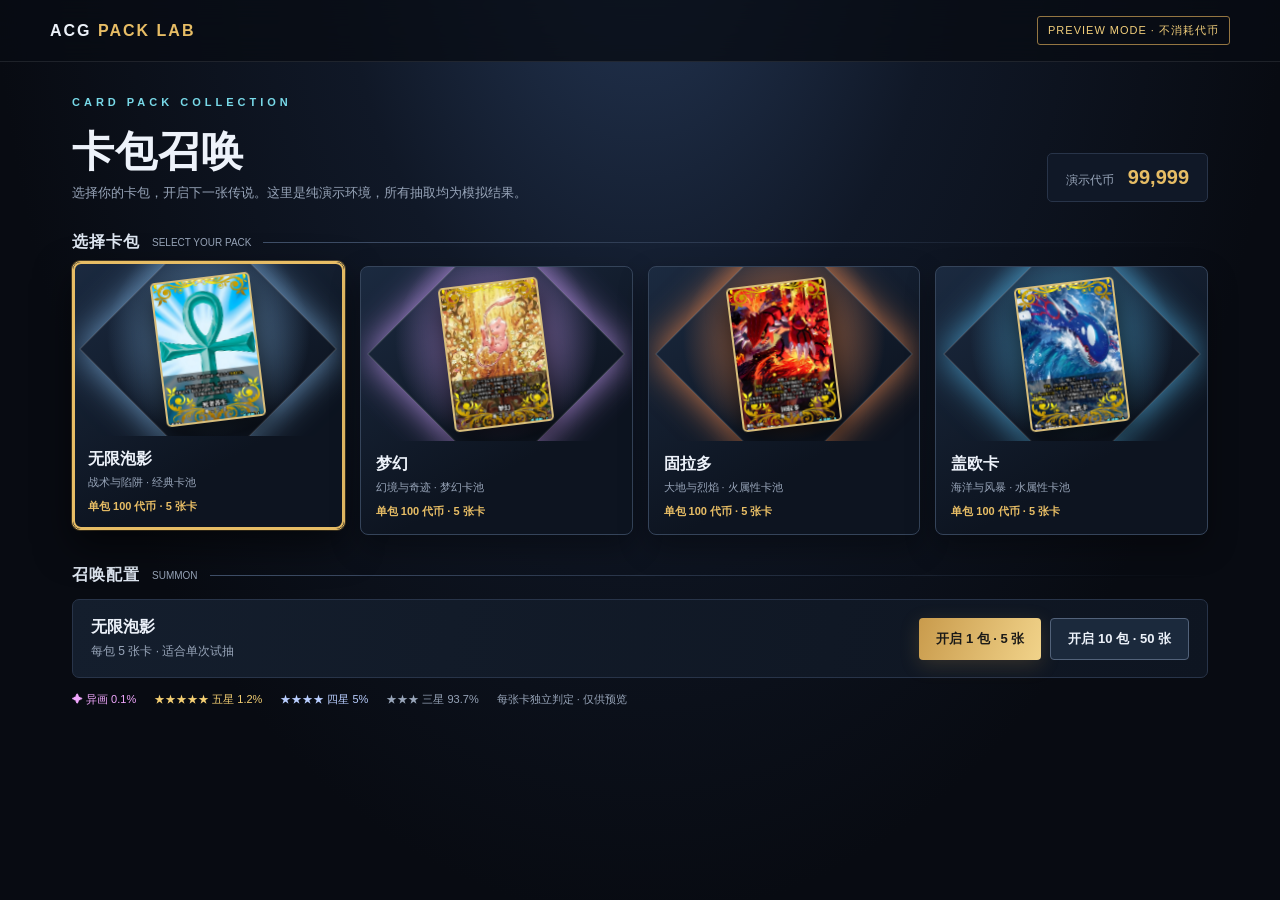
==== draw-preview.html @ fe3b7fc6 "Add interactive Yu-Gi-Oh Master Duel style pack opening preview" ====
<!doctype html>
<html lang="zh-CN">
<head>
<meta charset="utf-8">
<meta name="viewport" content="width=device-width,initial-scale=1">
<title>ACG 卡包实验室 · 开包预览</title>
<style>
:root{color-scheme:dark;--bg:#080b12;--panel:#111827;--line:#283449;--gold:#e7bd65;--muted:#98a5b9;--cyan:#78d9e8}
*{box-sizing:border-box}body{margin:0;background:radial-gradient(ellipse at 50% -15%,#263958 0,#101827 34%,#080b12 72%);color:#edf2fa;font-family:Inter,"Microsoft YaHei",sans-serif;min-height:100vh}
button{font:inherit;cursor:pointer;color:inherit}.top{height:62px;border-bottom:1px solid #ffffff18;background:#080c14c9;display:flex;align-items:center;justify-content:space-between;padding:0 max(20px,calc((100vw - 1180px)/2));position:sticky;top:0;z-index:5;backdrop-filter:blur(14px)}.brand{font-weight:900;letter-spacing:2px}.brand b{color:var(--gold)}.demo{font-size:11px;color:#f1ce7b;border:1px solid #947642;padding:6px 10px;border-radius:3px;letter-spacing:1px}
main{max-width:1180px;margin:auto;padding:34px 22px 70px}.eyebrow{font-size:11px;letter-spacing:4px;color:var(--cyan);font-weight:800}.heading{display:flex;justify-content:space-between;align-items:end;gap:20px;margin:8px 0 25px}.heading h1{font-size:clamp(27px,4vw,42px);margin:8px 0 4px;letter-spacing:1px}.heading p{margin:0;color:var(--muted);font-size:13px}.balance{border:1px solid var(--line);background:#101827;padding:12px 18px;border-radius:5px;color:var(--muted);font-size:12px;white-space:nowrap}.balance strong{color:var(--gold);font-size:20px;margin-left:10px}
.pack-grid{display:grid;grid-template-columns:repeat(4,minmax(0,1fr));gap:15px}.pack{position:relative;min-height:260px;border:1px solid #35445a;background:linear-gradient(150deg,#1b2a40,#0d1420 68%);border-radius:8px;overflow:hidden;cursor:pointer;transition:.25s;box-shadow:0 12px 30px #0005}.pack:hover,.pack.selected{transform:translateY(-5px);border-color:var(--gold);box-shadow:0 16px 36px #0008,0 0 0 1px #d5a84c55}.pack.selected:after{content:"";position:absolute;inset:0;border:2px solid var(--gold);border-radius:8px;pointer-events:none}.pack-art{height:174px;display:flex;align-items:center;justify-content:center;position:relative;overflow:hidden;background:radial-gradient(circle at 50% 42%,var(--glow),transparent 60%)}.pack-art:before{content:"";position:absolute;width:180px;height:180px;border:1px solid #ffffff30;transform:rotate(45deg);box-shadow:0 0 35px var(--glow)}.pack-art img{height:145px;width:100px;object-fit:cover;position:relative;z-index:1;transform:rotate(-7deg);filter:drop-shadow(0 12px 12px #000b);border:2px solid #d7bd7b;border-radius:5px}.pack-art .sigil{position:absolute;font-size:70px;opacity:.13;font-weight:900}.pack-info{padding:13px 15px 15px}.pack-info h3{margin:0 0 5px;font-size:16px}.pack-info p{margin:0;color:var(--muted);font-size:11px}.pack-info .price{color:var(--gold);margin-top:9px;font-weight:700}.section{display:flex;align-items:center;gap:12px;margin:30px 0 13px;color:#dfe7f2;font-weight:800;letter-spacing:1px}.section:after{content:"";height:1px;background:linear-gradient(90deg,#40506a,transparent);flex:1}
.control-panel{display:flex;justify-content:space-between;align-items:center;gap:16px;flex-wrap:wrap;padding:17px 18px;background:linear-gradient(100deg,#141e2d,#0e1521);border:1px solid var(--line);border-radius:7px}.selected-name{font-weight:800}.selected-meta{color:var(--muted);font-size:12px;margin-top:5px}.actions{display:flex;gap:9px;flex-wrap:wrap}.btn{border:1px solid #52627a;background:#1b293c;padding:11px 17px;border-radius:4px;font-weight:800;font-size:13px;transition:.2s}.btn:hover{border-color:var(--cyan);background:#243b50}.btn.primary{background:linear-gradient(110deg,#c99b4c,#f1d38a);color:#1b1a18;border:0;box-shadow:0 5px 20px #c99b4c33}.btn.primary:hover{filter:brightness(1.12)}.btn:disabled{opacity:.4;cursor:not-allowed}
.rates{display:flex;gap:18px;flex-wrap:wrap;color:var(--muted);font-size:11px;margin-top:14px}.rates b{color:#e8edf5}.rates .r5{color:#f4cf73}.rates .alt{color:#f2a8ff}
#stage{margin-top:28px;display:none;border:1px solid #35445a;border-radius:8px;background:radial-gradient(ellipse at 50% 0%,#293a56,#0c1320 65%);padding:22px;min-height:280px;overflow:hidden}#stage.show{display:block;animation:stageIn .4s ease}@keyframes stageIn{from{opacity:0;transform:translateY(12px)}to{opacity:1;transform:none}}.stage-head{display:flex;justify-content:space-between;align-items:center;gap:10px;margin-bottom:18px}.stage-head h2{font-size:18px;margin:0}.stage-head span{font-size:11px;color:var(--muted)}
.card-grid{display:grid;grid-template-columns:repeat(5,minmax(0,1fr));gap:13px}.result-card{perspective:900px;min-width:0;cursor:pointer;animation:rise .55s both;animation-delay:calc(var(--i)*25ms)}@keyframes rise{from{opacity:0;transform:translateY(25px) scale(.94)}to{opacity:1;transform:none}}.card-inner{position:relative;width:100%;aspect-ratio:2/2.9;transform-style:preserve-3d;transition:transform .75s cubic-bezier(.2,.75,.2,1)}.result-card.revealed .card-inner{transform:rotateY(180deg)}.face{position:absolute;inset:0;backface-visibility:hidden;border-radius:6px;overflow:hidden;border:1px solid #53647c;box-shadow:0 8px 16px #0008}.back{background:repeating-linear-gradient(135deg,#172941 0 7px,#203854 7px 14px);display:grid;place-items:center}.back:before{content:"";position:absolute;inset:9px;border:1px solid #b7a06a;border-radius:3px}.back:after{content:"ACG";font-weight:1000;font-size:clamp(16px,3vw,30px);letter-spacing:4px;color:#d7bd7b;text-shadow:0 2px 10px #000}.front{transform:rotateY(180deg);background:#101725}.front img{width:100%;height:100%;object-fit:cover;display:block}.front .card-label{position:absolute;left:0;right:0;bottom:0;padding:20px 5px 6px;text-align:center;font-size:clamp(9px,1.1vw,12px);font-weight:900;background:linear-gradient(transparent,#060a12eF)}.result-card.rarity-5 .front{border:2px solid #e6c46d;box-shadow:0 0 20px #e7bd6580}.result-card.rarity-4 .front{border:2px solid #a9c4ff;box-shadow:0 0 14px #83a9ff66}.result-card.alt .front{border:2px solid #e6a1ff;box-shadow:0 0 28px #e6a1ff99}.result-card.alt .front:after{content:"✦ 异画 ✦";position:absolute;top:7px;left:0;right:0;text-align:center;background:#6c347d;color:white;font-size:10px;padding:4px;letter-spacing:2px}.result-card.rarity-5:not(.alt) .front:after{content:"★★★★★";position:absolute;top:7px;left:0;right:0;text-align:center;color:#ffe59b;text-shadow:0 0 8px #e3a72a}.result-card.rarity-4 .front:after{content:"★★★★";position:absolute;top:7px;left:0;right:0;text-align:center;color:#d8e3ff}.card-name{font-size:11px;text-align:center;margin-top:7px;color:#e7edf8;white-space:nowrap;overflow:hidden;text-overflow:ellipsis}.result-card:not(.revealed) .card-name{color:#718098}
.reveal-controls{display:flex;justify-content:center;gap:10px;flex-wrap:wrap;margin:20px 0 4px}.summary{color:var(--muted);text-align:center;font-size:12px;margin-top:13px}.summary strong{color:var(--gold)}.toast{position:fixed;left:50%;bottom:22px;transform:translateX(-50%);background:#172437;border:1px solid #8d7548;padding:11px 17px;border-radius:5px;box-shadow:0 10px 30px #0009;z-index:8;font-size:12px;opacity:0;pointer-events:none;transition:.25s}.toast.show{opacity:1}
@media(max-width:850px){.pack-grid{grid-template-columns:repeat(2,minmax(0,1fr))}.card-grid{grid-template-columns:repeat(5,minmax(0,1fr));gap:7px}}@media(max-width:540px){main{padding:23px 13px 45px}.heading{align-items:start;flex-direction:column}.balance{align-self:stretch}.pack{min-height:220px}.pack-art{height:140px}.pack-art img{height:120px;width:82px}.card-grid{grid-template-columns:repeat(3,minmax(0,1fr))}#stage{padding:13px}.stage-head{align-items:flex-start;flex-direction:column}.btn{padding:10px 12px}}
</style>
</head>
<body>
<header class="top"><div class="brand">ACG <b>PACK LAB</b></div><div class="demo">PREVIEW MODE · 不消耗代币</div></header>
<main>
 <div class="eyebrow">CARD PACK COLLECTION</div>
 <div class="heading"><div><h1>卡包召唤</h1><p>选择你的卡包，开启下一张传说。这里是纯演示环境，所有抽取均为模拟结果。</p></div><div class="balance">演示代币 <strong>99,999</strong></div></div>
 <div class="section">选择卡包 <span style="font-size:10px;color:var(--muted);font-weight:400;letter-spacing:0">SELECT YOUR PACK</span></div>
 <div class="pack-grid" id="packs">
  <article class="pack selected" data-pack="pack_001"><div class="pack-art" style="--glow:#6f9dc8"><span class="sigil">∞</span><img src="./images/card_019.jpg" alt=""></div><div class="pack-info"><h3>无限泡影</h3><p>战术与陷阱 · 经典卡池</p><p class="price">单包 100 代币 · 5 张卡</p></div></article>
  <article class="pack" data-pack="pack_002"><div class="pack-art" style="--glow:#b18bdc"><span class="sigil">幻</span><img src="./images/card_025.jpg" alt=""></div><div class="pack-info"><h3>梦幻</h3><p>幻境与奇迹 · 梦幻卡池</p><p class="price">单包 100 代币 · 5 张卡</p></div></article>
  <article class="pack" data-pack="pack_003"><div class="pack-art" style="--glow:#d17a49"><span class="sigil">火</span><img src="./images/card_034.jpg" alt=""></div><div class="pack-info"><h3>固拉多</h3><p>大地与烈焰 · 火属性卡池</p><p class="price">单包 100 代币 · 5 张卡</p></div></article>
  <article class="pack" data-pack="pack_004"><div class="pack-art" style="--glow:#4a9dc9"><span class="sigil">海</span><img src="./images/card_045.jpg" alt=""></div><div class="pack-info"><h3>盖欧卡</h3><p>海洋与风暴 · 水属性卡池</p><p class="price">单包 100 代币 · 5 张卡</p></div></article>
 </div>
 <div class="section">召唤配置 <span style="font-size:10px;color:var(--muted);font-weight:400;letter-spacing:0">SUMMON</span></div>
 <div class="control-panel"><div><div class="selected-name" id="selected-name">无限泡影</div><div class="selected-meta" id="selected-meta">每包 5 张卡 · 适合单次试抽</div></div><div class="actions"><button class="btn primary" id="single">开启 1 包 · 5 张</button><button class="btn" id="ten">开启 10 包 · 50 张</button></div></div>
 <div class="rates"><span class="alt">✦ 异画 0.1%</span><span class="r5">★★★★★ 五星 1.2%</span><span style="color:#b9ceff">★★★★ 四星 5%</span><span>★★★ 三星 93.7%</span><span>每张卡独立判定 · 仅供预览</span></div>
 <section id="stage"><div class="stage-head"><h2 id="stage-title">召唤结果</h2><span id="stage-progress">点击卡牌翻开</span></div><div class="card-grid" id="card-grid"></div><div class="reveal-controls"><button class="btn primary" id="next">翻开下一张</button><button class="btn" id="all">全部揭晓</button><button class="btn" id="again">再开一次</button></div><div class="summary" id="summary">卡牌尚未揭晓</div></section>
</main><div class="toast" id="toast"></div>
<script>
const PACKS={pack_001:{name:"无限泡影",alt:0,cover:"card_019"},pack_002:{name:"梦幻",alt:.1,cover:"card_025"},pack_003:{name:"固拉多",alt:.1,cover:"card_034"},pack_004:{name:"盖欧卡",alt:.1,cover:"card_045"}};
let cards=[],selected="pack_001",results=[],revealed=0,lastCount=1;
const $=id=>document.getElementById(id);
function isAlt(c){return /异画/.test(c.name)||/\\(异画\\)/.test(c.name)}
function rarity(c){return Number(c.star)||3}
function toast(t){$("toast").textContent=t;$("toast").classList.add("show");setTimeout(()=>$("toast").classList.remove("show"),2100)}
function choosePack(id){selected=id;document.querySelectorAll(".pack").forEach(p=>p.classList.toggle("selected",p.dataset.pack===id));$("selected-name").textContent=PACKS[id].name;$("selected-meta").textContent="每包 5 张卡 · "+(id==="pack_003"?"火属性主题":id==="pack_004"?"水属性主题":id==="pack_002"?"幻境主题":"经典卡池")}
document.querySelectorAll(".pack").forEach(p=>p.addEventListener("click",()=>choosePack(p.dataset.pack)));
function weightedPick(pool){const r=Math.random()*100;let target=r<PACKS[selected].alt?"alt":r<PACKS[selected].alt+1.2?"5":r<PACKS[selected].alt+1.2+5?"4":"3";let candidates=pool.filter(c=>target==="alt"?isAlt(c):!isAlt(c)&&rarity(c)===Number(target));if(!candidates.length&&target==="alt")candidates=pool.filter(c=>isAlt(c));if(!candidates.length)candidates=pool.filter(c=>!isAlt(c)&&rarity(c)===3);if(!candidates.length)candidates=pool;return candidates[Math.floor(Math.random()*candidates.length)]}
function makeDraw(n){const pool=cards.filter(c=>c.pack_id===selected);if(!pool.length){toast("这个卡包暂时没有卡牌数据");return}lastCount=n;results=Array.from({length:n*5},()=>weightedPick(pool));revealed=0;renderStage(n);$("stage").scrollIntoView({behavior:"smooth",block:"start"});if(n===10)toast("十连召唤启动！共 50 张卡牌")}
function renderStage(n){$("stage").classList.add("show");$("stage-title").textContent=PACKS[selected].name+" · "+(n===10?"十连召唤":"单包召唤");$("stage-progress").textContent="0 / "+results.length+" 张已揭晓";$("card-grid").replaceChildren();$("summary").textContent="卡牌尚未揭晓";results.forEach((c,i)=>{const el=document.createElement("div");el.className="result-card"+(isAlt(c)?" alt":"")+" rarity-"+rarity(c);el.style.setProperty("--i",i);el.innerHTML='<div class="card-inner"><div class="face back"></div><div class="face front"><img loading="lazy" src="'+c.image+'" alt=""><div class="card-label">'+c.name+'</div></div></div><div class="card-name">未揭晓</div>';el.addEventListener("click",()=>reveal(i));$("card-grid").appendChild(el)});updateProgress()}
function reveal(i){if(!results[i])return;const el=$("card-grid").children[i];if(el.classList.contains("revealed"))return;el.classList.add("revealed");el.querySelector(".card-name").textContent=results[i].name;revealed++;updateProgress();if(isAlt(results[i]))toast("✦ 异画降临！");else if(rarity(results[i])===5)toast("★★★★★ 五星卡牌登场！")}
function updateProgress(){$("stage-progress").textContent=revealed+" / "+results.length+" 张已揭晓";const counts={alt:0,5:0,4:0,3:0};results.forEach((c,i)=>{if(i<results.length&&$("card-grid").children[i].classList.contains("revealed"))counts[isAlt(c)?"alt":String(rarity(c))]++});$("summary").innerHTML="已揭晓 <strong>"+revealed+"</strong> 张　·　异画 <strong>"+counts.alt+"</strong>　五星 <strong>"+counts[5]+"</strong>　四星 <strong>"+counts[4]+"</strong>　三星 "+counts[3];$("next").disabled=revealed===results.length}
function revealNext(){const next=[...$("card-grid").children].findIndex(x=>!x.classList.contains("revealed"));if(next>=0)reveal(next)}
function revealAll(){[...$("card-grid").children].forEach((el,i)=>{if(!el.classList.contains("revealed")){setTimeout(()=>reveal(i),i*35)}})}
$("single").addEventListener("click",()=>makeDraw(1));$("ten").addEventListener("click",()=>makeDraw(10));$("next").addEventListener("click",revealNext);$("all").addEventListener("click",revealAll);$("again").addEventListener("click",()=>makeDraw(lastCount));
fetch("./data/cards.json").then(r=>{if(!r.ok)throw Error("cards.json load failed");return r.json()}).then(data=>{cards=data;}).catch(()=>toast("卡牌数据读取失败，请从网站根目录打开此预览页"));
</script>
</body></html>
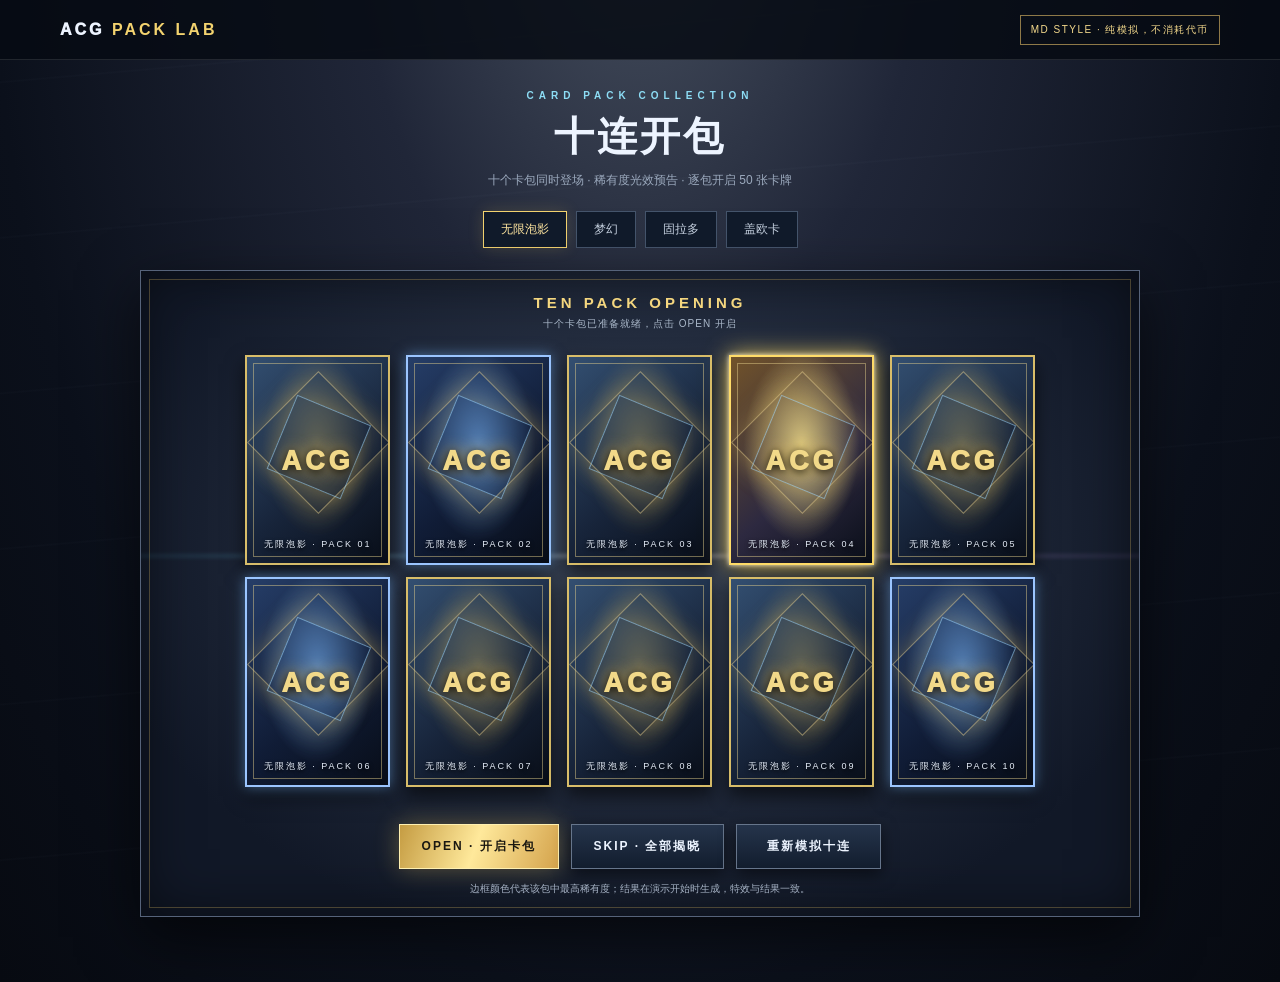
==== commit 8713d52e: "Build MD-style ten-pack opening preview" ====
--- a/draw-preview.html
+++ b/draw-preview.html
@@ -1,57 +1,72 @@
 <!doctype html>
-<html lang="zh-CN">
-<head>
-<meta charset="utf-8">
-<meta name="viewport" content="width=device-width,initial-scale=1">
-<title>ACG 卡包实验室 · 开包预览</title>
+<html lang="zh-CN"><head><meta charset="utf-8"><meta name="viewport" content="width=device-width,initial-scale=1">
+<title>ACG 卡包实验室 · MD 十连开包演出</title>
 <style>
-:root{color-scheme:dark;--bg:#080b12;--panel:#111827;--line:#283449;--gold:#e7bd65;--muted:#98a5b9;--cyan:#78d9e8}
-*{box-sizing:border-box}body{margin:0;background:radial-gradient(ellipse at 50% -15%,#263958 0,#101827 34%,#080b12 72%);color:#edf2fa;font-family:Inter,"Microsoft YaHei",sans-serif;min-height:100vh}
-button{font:inherit;cursor:pointer;color:inherit}.top{height:62px;border-bottom:1px solid #ffffff18;background:#080c14c9;display:flex;align-items:center;justify-content:space-between;padding:0 max(20px,calc((100vw - 1180px)/2));position:sticky;top:0;z-index:5;backdrop-filter:blur(14px)}.brand{font-weight:900;letter-spacing:2px}.brand b{color:var(--gold)}.demo{font-size:11px;color:#f1ce7b;border:1px solid #947642;padding:6px 10px;border-radius:3px;letter-spacing:1px}
-main{max-width:1180px;margin:auto;padding:34px 22px 70px}.eyebrow{font-size:11px;letter-spacing:4px;color:var(--cyan);font-weight:800}.heading{display:flex;justify-content:space-between;align-items:end;gap:20px;margin:8px 0 25px}.heading h1{font-size:clamp(27px,4vw,42px);margin:8px 0 4px;letter-spacing:1px}.heading p{margin:0;color:var(--muted);font-size:13px}.balance{border:1px solid var(--line);background:#101827;padding:12px 18px;border-radius:5px;color:var(--muted);font-size:12px;white-space:nowrap}.balance strong{color:var(--gold);font-size:20px;margin-left:10px}
-.pack-grid{display:grid;grid-template-columns:repeat(4,minmax(0,1fr));gap:15px}.pack{position:relative;min-height:260px;border:1px solid #35445a;background:linear-gradient(150deg,#1b2a40,#0d1420 68%);border-radius:8px;overflow:hidden;cursor:pointer;transition:.25s;box-shadow:0 12px 30px #0005}.pack:hover,.pack.selected{transform:translateY(-5px);border-color:var(--gold);box-shadow:0 16px 36px #0008,0 0 0 1px #d5a84c55}.pack.selected:after{content:"";position:absolute;inset:0;border:2px solid var(--gold);border-radius:8px;pointer-events:none}.pack-art{height:174px;display:flex;align-items:center;justify-content:center;position:relative;overflow:hidden;background:radial-gradient(circle at 50% 42%,var(--glow),transparent 60%)}.pack-art:before{content:"";position:absolute;width:180px;height:180px;border:1px solid #ffffff30;transform:rotate(45deg);box-shadow:0 0 35px var(--glow)}.pack-art img{height:145px;width:100px;object-fit:cover;position:relative;z-index:1;transform:rotate(-7deg);filter:drop-shadow(0 12px 12px #000b);border:2px solid #d7bd7b;border-radius:5px}.pack-art .sigil{position:absolute;font-size:70px;opacity:.13;font-weight:900}.pack-info{padding:13px 15px 15px}.pack-info h3{margin:0 0 5px;font-size:16px}.pack-info p{margin:0;color:var(--muted);font-size:11px}.pack-info .price{color:var(--gold);margin-top:9px;font-weight:700}.section{display:flex;align-items:center;gap:12px;margin:30px 0 13px;color:#dfe7f2;font-weight:800;letter-spacing:1px}.section:after{content:"";height:1px;background:linear-gradient(90deg,#40506a,transparent);flex:1}
-.control-panel{display:flex;justify-content:space-between;align-items:center;gap:16px;flex-wrap:wrap;padding:17px 18px;background:linear-gradient(100deg,#141e2d,#0e1521);border:1px solid var(--line);border-radius:7px}.selected-name{font-weight:800}.selected-meta{color:var(--muted);font-size:12px;margin-top:5px}.actions{display:flex;gap:9px;flex-wrap:wrap}.btn{border:1px solid #52627a;background:#1b293c;padding:11px 17px;border-radius:4px;font-weight:800;font-size:13px;transition:.2s}.btn:hover{border-color:var(--cyan);background:#243b50}.btn.primary{background:linear-gradient(110deg,#c99b4c,#f1d38a);color:#1b1a18;border:0;box-shadow:0 5px 20px #c99b4c33}.btn.primary:hover{filter:brightness(1.12)}.btn:disabled{opacity:.4;cursor:not-allowed}
-.rates{display:flex;gap:18px;flex-wrap:wrap;color:var(--muted);font-size:11px;margin-top:14px}.rates b{color:#e8edf5}.rates .r5{color:#f4cf73}.rates .alt{color:#f2a8ff}
-#stage{margin-top:28px;display:none;border:1px solid #35445a;border-radius:8px;background:radial-gradient(ellipse at 50% 0%,#293a56,#0c1320 65%);padding:22px;min-height:280px;overflow:hidden}#stage.show{display:block;animation:stageIn .4s ease}@keyframes stageIn{from{opacity:0;transform:translateY(12px)}to{opacity:1;transform:none}}.stage-head{display:flex;justify-content:space-between;align-items:center;gap:10px;margin-bottom:18px}.stage-head h2{font-size:18px;margin:0}.stage-head span{font-size:11px;color:var(--muted)}
-.card-grid{display:grid;grid-template-columns:repeat(5,minmax(0,1fr));gap:13px}.result-card{perspective:900px;min-width:0;cursor:pointer;animation:rise .55s both;animation-delay:calc(var(--i)*25ms)}@keyframes rise{from{opacity:0;transform:translateY(25px) scale(.94)}to{opacity:1;transform:none}}.card-inner{position:relative;width:100%;aspect-ratio:2/2.9;transform-style:preserve-3d;transition:transform .75s cubic-bezier(.2,.75,.2,1)}.result-card.revealed .card-inner{transform:rotateY(180deg)}.face{position:absolute;inset:0;backface-visibility:hidden;border-radius:6px;overflow:hidden;border:1px solid #53647c;box-shadow:0 8px 16px #0008}.back{background:repeating-linear-gradient(135deg,#172941 0 7px,#203854 7px 14px);display:grid;place-items:center}.back:before{content:"";position:absolute;inset:9px;border:1px solid #b7a06a;border-radius:3px}.back:after{content:"ACG";font-weight:1000;font-size:clamp(16px,3vw,30px);letter-spacing:4px;color:#d7bd7b;text-shadow:0 2px 10px #000}.front{transform:rotateY(180deg);background:#101725}.front img{width:100%;height:100%;object-fit:cover;display:block}.front .card-label{position:absolute;left:0;right:0;bottom:0;padding:20px 5px 6px;text-align:center;font-size:clamp(9px,1.1vw,12px);font-weight:900;background:linear-gradient(transparent,#060a12eF)}.result-card.rarity-5 .front{border:2px solid #e6c46d;box-shadow:0 0 20px #e7bd6580}.result-card.rarity-4 .front{border:2px solid #a9c4ff;box-shadow:0 0 14px #83a9ff66}.result-card.alt .front{border:2px solid #e6a1ff;box-shadow:0 0 28px #e6a1ff99}.result-card.alt .front:after{content:"✦ 异画 ✦";position:absolute;top:7px;left:0;right:0;text-align:center;background:#6c347d;color:white;font-size:10px;padding:4px;letter-spacing:2px}.result-card.rarity-5:not(.alt) .front:after{content:"★★★★★";position:absolute;top:7px;left:0;right:0;text-align:center;color:#ffe59b;text-shadow:0 0 8px #e3a72a}.result-card.rarity-4 .front:after{content:"★★★★";position:absolute;top:7px;left:0;right:0;text-align:center;color:#d8e3ff}.card-name{font-size:11px;text-align:center;margin-top:7px;color:#e7edf8;white-space:nowrap;overflow:hidden;text-overflow:ellipsis}.result-card:not(.revealed) .card-name{color:#718098}
-.reveal-controls{display:flex;justify-content:center;gap:10px;flex-wrap:wrap;margin:20px 0 4px}.summary{color:var(--muted);text-align:center;font-size:12px;margin-top:13px}.summary strong{color:var(--gold)}.toast{position:fixed;left:50%;bottom:22px;transform:translateX(-50%);background:#172437;border:1px solid #8d7548;padding:11px 17px;border-radius:5px;box-shadow:0 10px 30px #0009;z-index:8;font-size:12px;opacity:0;pointer-events:none;transition:.25s}.toast.show{opacity:1}
-@media(max-width:850px){.pack-grid{grid-template-columns:repeat(2,minmax(0,1fr))}.card-grid{grid-template-columns:repeat(5,minmax(0,1fr));gap:7px}}@media(max-width:540px){main{padding:23px 13px 45px}.heading{align-items:start;flex-direction:column}.balance{align-self:stretch}.pack{min-height:220px}.pack-art{height:140px}.pack-art img{height:120px;width:82px}.card-grid{grid-template-columns:repeat(3,minmax(0,1fr))}#stage{padding:13px}.stage-head{align-items:flex-start;flex-direction:column}.btn{padding:10px 12px}}
-</style>
-</head>
+:root{color-scheme:dark;--gold:#f3d36f;--blue:#5bc8ed;--muted:#9ba9bd}
+*{box-sizing:border-box}body{margin:0;min-height:100vh;color:#edf4ff;font-family:Inter,"Microsoft YaHei",sans-serif;background:radial-gradient(ellipse at 50% -15%,#4a5362 0,#202638 32%,#0b101b 72%,#070a11 100%);overflow-x:hidden}
+body:before{content:"";position:fixed;inset:0;pointer-events:none;background:repeating-linear-gradient(175deg,transparent 0 80px,#d3e4ff08 82px,#fff0 84px 155px);opacity:.6}
+button{font:inherit;cursor:pointer;color:inherit}.top{height:60px;padding:0 max(18px,calc((100vw - 1160px)/2));display:flex;align-items:center;justify-content:space-between;background:#070b13d9;border-bottom:1px solid #ffffff1c;position:relative;z-index:2}.brand{font-weight:1000;letter-spacing:3px}.brand b{color:var(--gold)}.tag{font-size:10px;letter-spacing:1.5px;border:1px solid #8e7948;color:#f4d98c;padding:7px 10px}
+main{max-width:1160px;margin:auto;padding:30px 20px 65px}.eyebrow{text-align:center;color:#8dddf5;font-size:10px;letter-spacing:5px;font-weight:800}.hero{text-align:center;margin:7px 0 22px}.hero h1{font-size:clamp(27px,4vw,40px);letter-spacing:3px;margin:8px 0}.hero p{font-size:12px;color:var(--muted);margin:0}
+.selector{display:flex;justify-content:center;gap:9px;flex-wrap:wrap;margin:22px 0}.selector button{border:1px solid #45556c;background:#111b2b;padding:9px 17px;font-size:12px;color:#c5d0df;transition:.2s}.selector button.active,.selector button:hover{border-color:var(--gold);color:#ffe6a0;box-shadow:0 0 15px #e6c35a2b}
+.stage{position:relative;max-width:1000px;margin:0 auto;padding:23px 20px 20px;min-height:480px;border:1px solid #56637a;background:radial-gradient(ellipse at 50% 42%,#414b5d 0,#222b3d 40%,#111827 78%);box-shadow:0 20px 55px #0009,inset 0 0 55px #0008;overflow:hidden}
+.stage:before{content:"";position:absolute;inset:8px;border:1px solid #c2a65b55;pointer-events:none}.stage:after{content:"";position:absolute;left:-10%;right:-10%;top:44%;height:2px;background:linear-gradient(90deg,transparent,#6fdcff88,#fff,#d4a9ff88,transparent);filter:blur(2px);opacity:.75}
+.stage-head{position:relative;z-index:1;text-align:center}.stage-head h2{font-size:15px;letter-spacing:4px;margin:0 0 6px;color:#f5d77f}.stage-head p{margin:0;font-size:10px;color:#aab8ca;letter-spacing:1px}
+.packs{position:relative;z-index:1;display:grid;grid-template-columns:repeat(5,minmax(0,1fr));gap:12px 16px;max-width:790px;margin:24px auto 0;perspective:900px}
+.booster{position:relative;min-width:0;aspect-ratio: .69;max-height:230px;border:2px solid #d8bd69;background:linear-gradient(145deg,#293b56,#101b2d 55%,#060b14);box-shadow:0 9px 18px #0009,inset 0 0 22px #7aa4d333;cursor:pointer;transition:transform .35s,filter .35s,opacity .35s;overflow:hidden;animation:packIn .65s both;animation-delay:calc(var(--i)*65ms)}
+@keyframes packIn{from{opacity:0;transform:translateY(45px) rotateX(22deg) scale(.8)}to{opacity:1;transform:none}}
+.booster:nth-child(6),.booster:nth-child(7),.booster:nth-child(8),.booster:nth-child(9),.booster:nth-child(10){transform:translateY(18px)}
+.booster:before{content:"";position:absolute;inset:6px;border:1px solid #e8d28b77;z-index:1;pointer-events:none}.booster:after{content:"ACG";position:absolute;left:0;right:0;top:43%;font-size:clamp(17px,2.4vw,27px);font-weight:1000;letter-spacing:4px;text-align:center;color:#f2d989;text-shadow:0 2px 8px #000,0 0 16px #e7be5b;z-index:2}
+.booster .art{position:absolute;inset:0;background:radial-gradient(ellipse at 50% 43%,#e2c66b55,transparent 55%),linear-gradient(140deg,#334f71,#17243a 58%,#080d17)}
+.booster .art:before,.booster .art:after{content:"";position:absolute;width:70%;aspect-ratio:1;left:15%;top:17%;border:1px solid #e7cf8b88;transform:rotate(45deg);box-shadow:0 0 25px #d9b85d55}.booster .art:after{transform:rotate(22.5deg);border-color:#a9dfff88;width:55%;left:22.5%;top:24%}
+.booster .pack-name{position:absolute;bottom:12px;left:0;right:0;text-align:center;font-size:9px;letter-spacing:2px;color:#e5edf8;text-shadow:0 2px 4px #000;z-index:2}
+.booster.r4{border-color:#9bc5ff;box-shadow:0 0 13px #7ab8ff88,0 9px 18px #0009}.booster.r4 .art{background:radial-gradient(ellipse at 50% 43%,#7cbaff99,transparent 57%),linear-gradient(140deg,#263e68,#101c36 58%,#080d17)}
+.booster.r5{border-color:#ffdc69;box-shadow:0 0 22px #ffdb65dd,0 0 5px #fff,0 9px 18px #0009}.booster.r5 .art{background:radial-gradient(ellipse at 50% 43%,#ffe98ecc,transparent 58%),linear-gradient(140deg,#72532a,#2d2940 58%,#080d17)}
+.booster.alt{border-color:#ed9dff;box-shadow:0 0 26px #db80ff,0 0 7px #fff,0 9px 18px #0009}.booster.alt .art{background:radial-gradient(ellipse at 50% 43%,#f0a9ffdd,transparent 60%),linear-gradient(140deg,#583b77,#202345 58%,#080d17)}
+.booster.selected{transform:translateY(-9px) scale(1.04)!important;filter:brightness(1.25)}.booster.opened{opacity:.24;filter:grayscale(.8);transform:scale(.93)!important;cursor:default}.booster.opened:after{content:"✓";font-size:45px;top:37%;color:#fff}.booster.opened .pack-name{color:#91a0b6}
+.actions{position:relative;z-index:2;display:flex;justify-content:center;gap:12px;flex-wrap:wrap;margin:36px auto 0}.btn{min-width:145px;padding:13px 22px;border:1px solid #66758b;background:linear-gradient(#25344b,#121d2e);font-weight:900;font-size:12px;letter-spacing:2px;box-shadow:0 5px 16px #0008}.btn.primary{color:#191711;border:1px solid #fff0b0;background:linear-gradient(110deg,#c59c42,#ffe99b 48%,#d4a34c);box-shadow:0 0 24px #eac65a55}.btn:hover{filter:brightness(1.2)}.btn:disabled{opacity:.35;cursor:not-allowed}
+.hint{text-align:center;color:#a6b2c4;font-size:10px;margin-top:13px;position:relative;z-index:2}
+#reveal{display:none;max-width:1000px;margin:24px auto 0;padding:20px;border:1px solid #53637a;background:#0c1422eF;box-shadow:0 15px 40px #0008}#reveal.show{display:block;animation:fade .35s}@keyframes fade{from{opacity:0;transform:translateY(12px)}to{opacity:1;transform:none}}
+.reveal-head{display:flex;justify-content:space-between;gap:10px;align-items:center;margin-bottom:16px}.reveal-head h3{margin:0;font-size:15px;letter-spacing:2px}.reveal-head span{font-size:11px;color:var(--muted)}
+.cards{display:grid;grid-template-columns:repeat(5,minmax(0,1fr));gap:12px}.card{perspective:900px;min-width:0;cursor:pointer}.inner{position:relative;aspect-ratio:2/2.9;transform-style:preserve-3d;transition:transform .7s cubic-bezier(.2,.75,.2,1)}.card.flip .inner{transform:rotateY(180deg)}.face{position:absolute;inset:0;backface-visibility:hidden;overflow:hidden;border:1px solid #697b92;background:#16243a}.back{display:grid;place-items:center;background:repeating-linear-gradient(135deg,#172b45 0 7px,#263d5c 7px 14px)}.back:after{content:"ACG";font-size:clamp(15px,2vw,24px);font-weight:1000;letter-spacing:3px;color:#d9c17c;text-shadow:0 0 12px #e5c65e}.front{transform:rotateY(180deg)}.front img{width:100%;height:100%;object-fit:cover;display:block}.front strong{position:absolute;bottom:0;left:0;right:0;text-align:center;padding:22px 4px 6px;background:linear-gradient(transparent,#050912);font-size:clamp(9px,1vw,12px)}.card.r5 .front{border:2px solid #ffdb72;box-shadow:0 0 16px #ffd65b}.card.r4 .front{border:2px solid #9ec8ff;box-shadow:0 0 13px #8bbaff}.card.alt .front{border:2px solid #e9a0ff;box-shadow:0 0 20px #e69aff}
+.card-name{text-align:center;font-size:10px;color:#aab6c8;margin-top:6px;white-space:nowrap;overflow:hidden;text-overflow:ellipsis}.card:not(.flip) .card-name{color:#5f6e84}
+.summary{text-align:center;font-size:12px;color:#aab8ca;margin-top:16px}.summary b{color:#f3d77e}.toast{position:fixed;bottom:20px;left:50%;transform:translateX(-50%);padding:11px 18px;background:#17253a;border:1px solid #d0b46d;color:#ffe9ac;font-size:12px;z-index:9;opacity:0;transition:.2s;pointer-events:none}.toast.show{opacity:1}
+@media(max-width:700px){main{padding:22px 10px 45px}.stage{padding:18px 10px}.packs{gap:9px 7px;margin-top:20px}.booster{max-height:none}.booster:nth-child(n+6){transform:translateY(12px)}.actions{margin-top:30px}.btn{min-width:125px;padding:11px 12px}.cards{gap:7px}#reveal{padding:13px}.reveal-head{align-items:flex-start;flex-direction:column}}
+@media(max-width:430px){.packs{gap:8px 5px}.booster:before{inset:3px}.booster .pack-name{font-size:7px;letter-spacing:1px}.cards{grid-template-columns:repeat(3,minmax(0,1fr))}.tag{font-size:8px}.hero p{font-size:10px}}
+</style></head>
 <body>
-<header class="top"><div class="brand">ACG <b>PACK LAB</b></div><div class="demo">PREVIEW MODE · 不消耗代币</div></header>
+<header class="top"><div class="brand">ACG <b>PACK LAB</b></div><div class="tag">MD STYLE · 纯模拟，不消耗代币</div></header>
 <main>
- <div class="eyebrow">CARD PACK COLLECTION</div>
- <div class="heading"><div><h1>卡包召唤</h1><p>选择你的卡包，开启下一张传说。这里是纯演示环境，所有抽取均为模拟结果。</p></div><div class="balance">演示代币 <strong>99,999</strong></div></div>
- <div class="section">选择卡包 <span style="font-size:10px;color:var(--muted);font-weight:400;letter-spacing:0">SELECT YOUR PACK</span></div>
- <div class="pack-grid" id="packs">
-  <article class="pack selected" data-pack="pack_001"><div class="pack-art" style="--glow:#6f9dc8"><span class="sigil">∞</span><img src="./images/card_019.jpg" alt=""></div><div class="pack-info"><h3>无限泡影</h3><p>战术与陷阱 · 经典卡池</p><p class="price">单包 100 代币 · 5 张卡</p></div></article>
-  <article class="pack" data-pack="pack_002"><div class="pack-art" style="--glow:#b18bdc"><span class="sigil">幻</span><img src="./images/card_025.jpg" alt=""></div><div class="pack-info"><h3>梦幻</h3><p>幻境与奇迹 · 梦幻卡池</p><p class="price">单包 100 代币 · 5 张卡</p></div></article>
-  <article class="pack" data-pack="pack_003"><div class="pack-art" style="--glow:#d17a49"><span class="sigil">火</span><img src="./images/card_034.jpg" alt=""></div><div class="pack-info"><h3>固拉多</h3><p>大地与烈焰 · 火属性卡池</p><p class="price">单包 100 代币 · 5 张卡</p></div></article>
-  <article class="pack" data-pack="pack_004"><div class="pack-art" style="--glow:#4a9dc9"><span class="sigil">海</span><img src="./images/card_045.jpg" alt=""></div><div class="pack-info"><h3>盖欧卡</h3><p>海洋与风暴 · 水属性卡池</p><p class="price">单包 100 代币 · 5 张卡</p></div></article>
- </div>
- <div class="section">召唤配置 <span style="font-size:10px;color:var(--muted);font-weight:400;letter-spacing:0">SUMMON</span></div>
- <div class="control-panel"><div><div class="selected-name" id="selected-name">无限泡影</div><div class="selected-meta" id="selected-meta">每包 5 张卡 · 适合单次试抽</div></div><div class="actions"><button class="btn primary" id="single">开启 1 包 · 5 张</button><button class="btn" id="ten">开启 10 包 · 50 张</button></div></div>
- <div class="rates"><span class="alt">✦ 异画 0.1%</span><span class="r5">★★★★★ 五星 1.2%</span><span style="color:#b9ceff">★★★★ 四星 5%</span><span>★★★ 三星 93.7%</span><span>每张卡独立判定 · 仅供预览</span></div>
- <section id="stage"><div class="stage-head"><h2 id="stage-title">召唤结果</h2><span id="stage-progress">点击卡牌翻开</span></div><div class="card-grid" id="card-grid"></div><div class="reveal-controls"><button class="btn primary" id="next">翻开下一张</button><button class="btn" id="all">全部揭晓</button><button class="btn" id="again">再开一次</button></div><div class="summary" id="summary">卡牌尚未揭晓</div></section>
+<div class="eyebrow">CARD PACK COLLECTION</div><section class="hero"><h1>十连开包</h1><p>十个卡包同时登场 · 稀有度光效预告 · 逐包开启 50 张卡牌</p></section>
+<div class="selector" id="selector"><button class="active" data-pack="pack_001">无限泡影</button><button data-pack="pack_002">梦幻</button><button data-pack="pack_003">固拉多</button><button data-pack="pack_004">盖欧卡</button></div>
+<section class="stage">
+<div class="stage-head"><h2 id="stage-title">TEN PACK OPENING</h2><p id="stage-sub">十个卡包已准备就绪，点击 OPEN 开启</p></div>
+<div class="packs" id="packs"></div>
+<div class="actions"><button class="btn primary" id="open">OPEN · 开启卡包</button><button class="btn" id="skip">SKIP · 全部揭晓</button><button class="btn" id="reset">重新模拟十连</button></div>
+<div class="hint" id="hint">边框颜色代表该包中最高稀有度；结果在演示开始时生成，特效与结果一致。</div>
+</section>
+<section id="reveal"><div class="reveal-head"><h3 id="reveal-title">第 1 包 · 卡牌揭晓</h3><span id="reveal-progress">0 / 5 已揭晓</span></div><div class="cards" id="cards"></div><div class="summary" id="summary">点击卡牌翻开</div><div class="actions"><button class="btn primary" id="next">翻开下一张</button><button class="btn" id="all">翻开本包全部卡牌</button></div></section>
 </main><div class="toast" id="toast"></div>
 <script>
-const PACKS={pack_001:{name:"无限泡影",alt:0,cover:"card_019"},pack_002:{name:"梦幻",alt:.1,cover:"card_025"},pack_003:{name:"固拉多",alt:.1,cover:"card_034"},pack_004:{name:"盖欧卡",alt:.1,cover:"card_045"}};
-let cards=[],selected="pack_001",results=[],revealed=0,lastCount=1;
+const PACKS={pack_001:{name:"无限泡影",alt:0},pack_002:{name:"梦幻",alt:.1},pack_003:{name:"固拉多",alt:.1},pack_004:{name:"盖欧卡",alt:.1}};
+let allCards=[],selected="pack_001",bundles=[],current=0,revealed=0,started=false;
 const $=id=>document.getElementById(id);
 function isAlt(c){return /异画/.test(c.name)||/\\(异画\\)/.test(c.name)}
-function rarity(c){return Number(c.star)||3}
-function toast(t){$("toast").textContent=t;$("toast").classList.add("show");setTimeout(()=>$("toast").classList.remove("show"),2100)}
-function choosePack(id){selected=id;document.querySelectorAll(".pack").forEach(p=>p.classList.toggle("selected",p.dataset.pack===id));$("selected-name").textContent=PACKS[id].name;$("selected-meta").textContent="每包 5 张卡 · "+(id==="pack_003"?"火属性主题":id==="pack_004"?"水属性主题":id==="pack_002"?"幻境主题":"经典卡池")}
-document.querySelectorAll(".pack").forEach(p=>p.addEventListener("click",()=>choosePack(p.dataset.pack)));
-function weightedPick(pool){const r=Math.random()*100;let target=r<PACKS[selected].alt?"alt":r<PACKS[selected].alt+1.2?"5":r<PACKS[selected].alt+1.2+5?"4":"3";let candidates=pool.filter(c=>target==="alt"?isAlt(c):!isAlt(c)&&rarity(c)===Number(target));if(!candidates.length&&target==="alt")candidates=pool.filter(c=>isAlt(c));if(!candidates.length)candidates=pool.filter(c=>!isAlt(c)&&rarity(c)===3);if(!candidates.length)candidates=pool;return candidates[Math.floor(Math.random()*candidates.length)]}
-function makeDraw(n){const pool=cards.filter(c=>c.pack_id===selected);if(!pool.length){toast("这个卡包暂时没有卡牌数据");return}lastCount=n;results=Array.from({length:n*5},()=>weightedPick(pool));revealed=0;renderStage(n);$("stage").scrollIntoView({behavior:"smooth",block:"start"});if(n===10)toast("十连召唤启动！共 50 张卡牌")}
-function renderStage(n){$("stage").classList.add("show");$("stage-title").textContent=PACKS[selected].name+" · "+(n===10?"十连召唤":"单包召唤");$("stage-progress").textContent="0 / "+results.length+" 张已揭晓";$("card-grid").replaceChildren();$("summary").textContent="卡牌尚未揭晓";results.forEach((c,i)=>{const el=document.createElement("div");el.className="result-card"+(isAlt(c)?" alt":"")+" rarity-"+rarity(c);el.style.setProperty("--i",i);el.innerHTML='<div class="card-inner"><div class="face back"></div><div class="face front"><img loading="lazy" src="'+c.image+'" alt=""><div class="card-label">'+c.name+'</div></div></div><div class="card-name">未揭晓</div>';el.addEventListener("click",()=>reveal(i));$("card-grid").appendChild(el)});updateProgress()}
-function reveal(i){if(!results[i])return;const el=$("card-grid").children[i];if(el.classList.contains("revealed"))return;el.classList.add("revealed");el.querySelector(".card-name").textContent=results[i].name;revealed++;updateProgress();if(isAlt(results[i]))toast("✦ 异画降临！");else if(rarity(results[i])===5)toast("★★★★★ 五星卡牌登场！")}
-function updateProgress(){$("stage-progress").textContent=revealed+" / "+results.length+" 张已揭晓";const counts={alt:0,5:0,4:0,3:0};results.forEach((c,i)=>{if(i<results.length&&$("card-grid").children[i].classList.contains("revealed"))counts[isAlt(c)?"alt":String(rarity(c))]++});$("summary").innerHTML="已揭晓 <strong>"+revealed+"</strong> 张　·　异画 <strong>"+counts.alt+"</strong>　五星 <strong>"+counts[5]+"</strong>　四星 <strong>"+counts[4]+"</strong>　三星 "+counts[3];$("next").disabled=revealed===results.length}
-function revealNext(){const next=[...$("card-grid").children].findIndex(x=>!x.classList.contains("revealed"));if(next>=0)reveal(next)}
-function revealAll(){[...$("card-grid").children].forEach((el,i)=>{if(!el.classList.contains("revealed")){setTimeout(()=>reveal(i),i*35)}})}
-$("single").addEventListener("click",()=>makeDraw(1));$("ten").addEventListener("click",()=>makeDraw(10));$("next").addEventListener("click",revealNext);$("all").addEventListener("click",revealAll);$("again").addEventListener("click",()=>makeDraw(lastCount));
-fetch("./data/cards.json").then(r=>{if(!r.ok)throw Error("cards.json load failed");return r.json()}).then(data=>{cards=data;}).catch(()=>toast("卡牌数据读取失败，请从网站根目录打开此预览页"));
-</script>
-</body></html>+function star(c){return Number(c.star)||3}
+function grade(c){return isAlt(c)?'alt':star(c)>=5?'r5':star(c)>=4?'r4':'r3'}
+function toast(s){$("toast").textContent=s;$("toast").classList.add("show");setTimeout(()=>$("toast").classList.remove("show"),2000)}
+function pick(pool){const x=Math.random()*100,a=PACKS[selected].alt;let target=x<a?'alt':x<a+1.2?'r5':x<a+6.2?'r4':'r3';let list=pool.filter(c=>grade(c)===target);if(!list.length)list=pool.filter(c=>target==='alt'?isAlt(c):!isAlt(c)&&star(c)===(target==='r5'?5:target==='r4'?4:3));if(!list.length)list=pool;return list[Math.floor(Math.random()*list.length)]}
+function makeBundles(){const pool=allCards.filter(c=>c.pack_id===selected);if(!pool.length){toast("当前卡包没有可用卡牌");return}bundles=Array.from({length:10},()=>Array.from({length:5},()=>pick(pool)));current=0;revealed=0;started=false;$("reveal").classList.remove("show");renderPacks();$("stage-title").textContent="TEN PACK OPENING";$("stage-sub").textContent="十个卡包已准备就绪，点击 OPEN 开启";$("open").disabled=false;$("skip").disabled=false}
+function renderPacks(){$("packs").replaceChildren();bundles.forEach((pack,i)=>{const highest=pack.reduce((v,c)=>{const g=grade(c);return g==='alt'?4:g==='r5'?3:g==='r4'?2:Math.max(v,1)},0);const el=document.createElement("div");el.className="booster"+(highest===4?" alt":highest===3?" r5":highest===2?" r4":"");el.style.setProperty("--i",i);el.innerHTML='<div class="art"></div><div class="pack-name">'+PACKS[selected].name.toUpperCase()+' · PACK '+String(i+1).padStart(2,'0')+'</div>';el.addEventListener("click",()=>{if(!started){startOpening()}if(i===current)openCurrent();else if(i<current)toast("这一包已经开启");else toast("请按顺序开启卡包")});$("packs").appendChild(el)})}
+function startOpening(){started=true;$("stage-sub").textContent="召唤结果已生成 · 按顺序开启十个卡包";$("open").textContent="OPEN · 开启第 1 包"}
+function openCurrent(){if(current>=10){finish();return}const pack=bundles[current];revealed=0;$("reveal").classList.add("show");$("reveal-title").textContent="第 "+(current+1)+" 包 · 卡牌揭晓";$("reveal-progress").textContent="0 / 5 已揭晓";$("cards").replaceChildren();pack.forEach((c,i)=>{const el=document.createElement("div");el.className="card "+(grade(c)==='alt'?'alt':grade(c));el.innerHTML='<div class="inner"><div class="face back"></div><div class="face front"><img loading="lazy" src="'+c.image+'" alt=""><strong>'+c.name+'</strong></div></div><div class="card-name">未揭晓</div>';el.addEventListener("click",()=>flipCard(i));$("cards").appendChild(el)});$("reveal").scrollIntoView({behavior:"smooth",block:"center"});$("open").textContent=current===9?"OPEN · 完成十连":"OPEN · 开启下一包";$("stage-sub").textContent="正在开启第 "+(current+1)+" / 10 包"}
+function flipCard(i){const el=$("cards").children[i];if(!el||el.classList.contains("flip"))return;el.classList.add("flip");el.querySelector(".card-name").textContent=bundles[current][i].name;revealed++;updateReveal();const c=bundles[current][i];if(isAlt(c))toast("✦ 异画卡降临！");else if(star(c)>=5)toast("★★★★★ 五星卡牌！")}
+function updateReveal(){const pack=bundles[current];$("reveal-progress").textContent=revealed+" / 5 已揭晓";const n=pack.filter(c=>grade(c)==='alt').length,s5=pack.filter(c=>grade(c)==='r5').length,s4=pack.filter(c=>grade(c)==='r4').length;$("summary").innerHTML="异画 <b>"+n+"</b>　五星 <b>"+s5+"</b>　四星 <b>"+s4+"</b>　三星 <b>"+(5-n-s5-s4)+"</b>";}
+function flipAll(){[...$("cards").children].forEach((el,i)=>setTimeout(()=>flipCard(i),i*110))}
+function nextPack(){if(!started)startOpening();if(current>=10){finish();return}if(current>0&&revealed<5){toast("请先揭晓当前卡包，或使用 SKIP");return}if(current===0&&$("reveal").classList.contains("show")&&revealed<5){toast("请先揭晓当前卡包，或使用 SKIP");return}if(current>0||$("reveal").classList.contains("show")){$("packs").children[current].classList.add("opened");current++}if(current>=10){finish();return}openCurrent()}
+function finish(){bundles.forEach((_,i)=>$("packs").children[i].classList.add("opened"));$("open").disabled=true;$("skip").disabled=true;$("stage-sub").textContent="十连完成 · 共 50 张卡牌";$("reveal").classList.add("show");$("reveal-title").textContent="十连召唤完成";$("cards").replaceChildren();const flat=bundles.flat();flat.forEach((c,i)=>{const el=document.createElement("div");el.className="card "+(grade(c)==='alt'?'alt':grade(c));el.innerHTML='<div class="inner"><div class="face back"></div><div class="face front"><img loading="lazy" src="'+c.image+'" alt=""><strong>'+c.name+'</strong></div></div><div class="card-name">'+c.name+'</div>';el.classList.add("flip");$("cards").appendChild(el)});const count={alt:0,r5:0,r4:0,r3:0};flat.forEach(c=>count[grade(c)]++);$("reveal-progress").textContent="50 / 50 已揭晓";$("summary").innerHTML="十连结果：异画 <b>"+count.alt+"</b>　五星 <b>"+count.r5+"</b>　四星 <b>"+count.r4+"</b>　三星 <b>"+count.r3+"</b>";$("reveal").scrollIntoView({behavior:"smooth",block:"start"})}
+function skipAll(){if(!bundles.length)return;started=true;finish()}
+$("selector").addEventListener("click",e=>{const b=e.target.closest("button[data-pack]");if(!b)return;selected=b.dataset.pack;document.querySelectorAll("#selector button").forEach(x=>x.classList.toggle("active",x===b));makeBundles()});
+$("open").addEventListener("click",()=>{if(!started){startOpening();openCurrent();return}if(current===0&&!$("reveal").classList.contains("show")){openCurrent();return}if(revealed<5){toast("先揭晓当前这包的 5 张卡");return}nextPack()});
+$("skip").addEventListener("click",skipAll);$("reset").addEventListener("click",makeBundles);$("next").addEventListener("click",()=>{const i=[...$("cards").children].findIndex(x=>!x.classList.contains("flip"));if(i>=0)flipCard(i)});$("all").addEventListener("click",flipAll);
+fetch("./data/cards.json").then(r=>{if(!r.ok)throw Error();return r.json()}).then(d=>{allCards=d;makeBundles()}).catch(()=>toast("卡牌数据加载失败，请从网站根目录打开"));
+</script></body></html>
